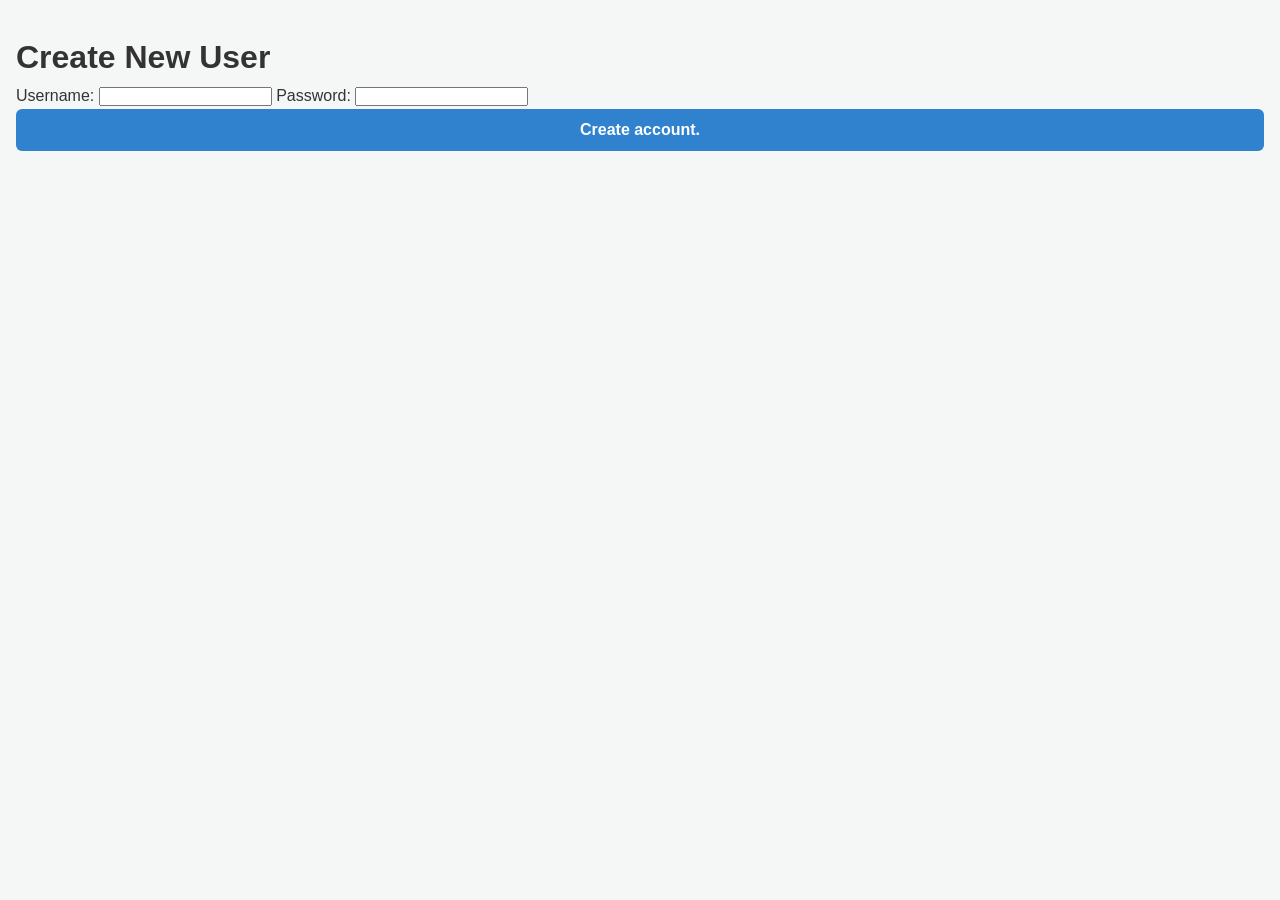
==== newuser.html @ 5111fb67 "first commit" ====
<!DOCTYPE html>
<html lang="en">
<head>
    <meta charset="UTF-8">
    <meta name="viewport" content="width=device-width, initial-scale=1.0">
    <link rel="stylesheet" href="style.css">
    <title>NoteApp</title>
    <link rel="shortcut icon" href="noteapp.png" type="image/png">
    <script defer src="create-user.js"></script>
</head>
<body>
    <h1>Create New User</h1>

    <form id="new-user-form">
        <label for="new-username">Username:</label>
        <input type="text" id="new-username" name="username" required>
        
        <label for="new-password">Password:</label>
        <input type="password" id="new-password" name="password" required>

        <button type="submit">Create account.</button>

    </form>
    <h3 id="status-message"></h3>
</body>
</html>
---- style.css ----
/* ==========================================================================
   1. Reset & Global Styles
   ========================================================================== */
* {
    margin: 0;
    padding: 0;
    box-sizing: border-box;
}

body {
    font-family: 'Segoe UI', Tahoma, Geneva, Verdana, sans-serif;
    background-color: #f4f7f6;
    color: #333333;
    line-height: 1.6;
    padding: 2rem 1rem;
}

/* ==========================================================================
   2. Layout Structure
   ========================================================================== */
header {
    text-align: center;
    margin-bottom: 2.5rem;
}

header h1 {
    font-size: 2.5rem;
    color: #2c3e50;
    font-weight: 700;
}

main {
    max-width: 900px;
    margin: 0 auto;
    display: grid;
    grid-template-columns: 1fr;
    gap: 2.5rem;
}

/* Switches to a two-column layout on larger screens */
@media (min-width: 768px) {
    main {
        grid-template-columns: 350px 1fr;
        align-items: start;
    }
}

/* ==========================================================================
   3. Note Creation Form
   ========================================================================== */
.note-form {
    background-color: #ffffff;
    padding: 1.5rem;
    border-radius: 8px;
    box-shadow: 0 4px 6px rgba(0, 0, 0, 0.05);
    position: sticky;
    top: 1rem; /* Keeps form visible when scrolling through long lists of notes */
}

.note-form h2 {
    font-size: 1.25rem;
    color: #34495e;
    margin-bottom: 1.25rem;
    font-weight: 600;
}

.form-group {
    margin-bottom: 1.25rem;
}

.form-group label {
    display: block;
    margin-bottom: 0.5rem;
    font-weight: 600;
    font-size: 0.9rem;
    color: #4a5568;
}

.form-group input,
.form-group textarea {
    width: 100%;
    padding: 0.75rem;
    border: 1px solid #cbd5e1;
    border-radius: 6px;
    font-family: inherit;
    font-size: 0.95rem;
    color: #1a202c;
    transition: border-color 0.2s ease, box-shadow 0.2s ease;
}

.form-group input:focus,
.form-group textarea:focus {
    outline: none;
    border-color: #3182ce;
    box-shadow: 0 0 0 3px rgba(49, 130, 206, 0.15);
}

.form-group textarea {
    resize: vertical; /* Allows vertical expansion but prevents breaking width layout */
}

button[type="submit"] {
    width: 100%;
    background-color: #3182ce;
    color: #ffffff;
    border: none;
    padding: 0.75rem;
    font-size: 1rem;
    font-weight: 600;
    border-radius: 6px;
    cursor: pointer;
    transition: background-color 0.2s ease;
}

button[type="submit"]:hover {
    background-color: #2b6cb0;
}

button[type="submit"]:active {
    background-color: #2c5282;
}

/* ==========================================================================
   4. Notes Display Section
   ========================================================================== */
.notes-list {
    list-style: none;
    display: flex;
    flex-direction: column;
    gap: 1.25rem;
}

.note-item {
    background-color: #ffffff;
    border-left: 5px solid #3182ce; /* Adds a clean visual accent bar */
    border-radius: 0 8px 8px 0;
    box-shadow: 0 2px 4px rgba(0, 0, 0, 0.04);
    transition: transform 0.2s ease, box-shadow 0.2s ease;
}

.note-item:hover {
    transform: translateY(-2px);
    box-shadow: 0 4px 8px rgba(0, 0, 0, 0.08);
}

.note-item article {
    padding: 1.25rem;
}

.note-header {
    display: flex;
    justify-content: space-between;
    align-items: flex-start;
    flex-wrap: wrap;
    gap: 0.5rem;
    margin-bottom: 0.75rem;
    border-bottom: 1px solid #edf2f7;
    padding-bottom: 0.5rem;
}

.note-title {
    font-size: 1.15rem;
    color: #2d3748;
    font-weight: 600;
}

.note-date {
    font-size: 0.8rem;
    color: #718096;
    background-color: #f7fafc;
    padding: 0.2rem 0.5rem;
    border-radius: 4px;
    border: 1px solid #e2e8f0;
}

.note-content {
    font-size: 0.95rem;
    color: #4a5568;
    white-space: pre-wrap; /* Keeps line breaks user created in the textarea */
    word-break: break-word;
}
/* Delete Button inside Notes */
.delete-btn {
    background: none;
    border: none;
    color: #e53e3e;
    font-size: 0.85rem;
    font-weight: 600;
    cursor: pointer;
    margin-top: 1rem;
    padding: 0;
    transition: color 0.2s ease;
}

.delete-btn:hover {
    color: #9b2c2c;
    text-decoration: underline;
}

/* Empty state styling */
.empty-state {
    text-align: center;
    color: #718096;
    padding: 2rem;
    background: #ffffff;
    border-radius: 8px;
    border: 2px dashed #e2e8f0;
}
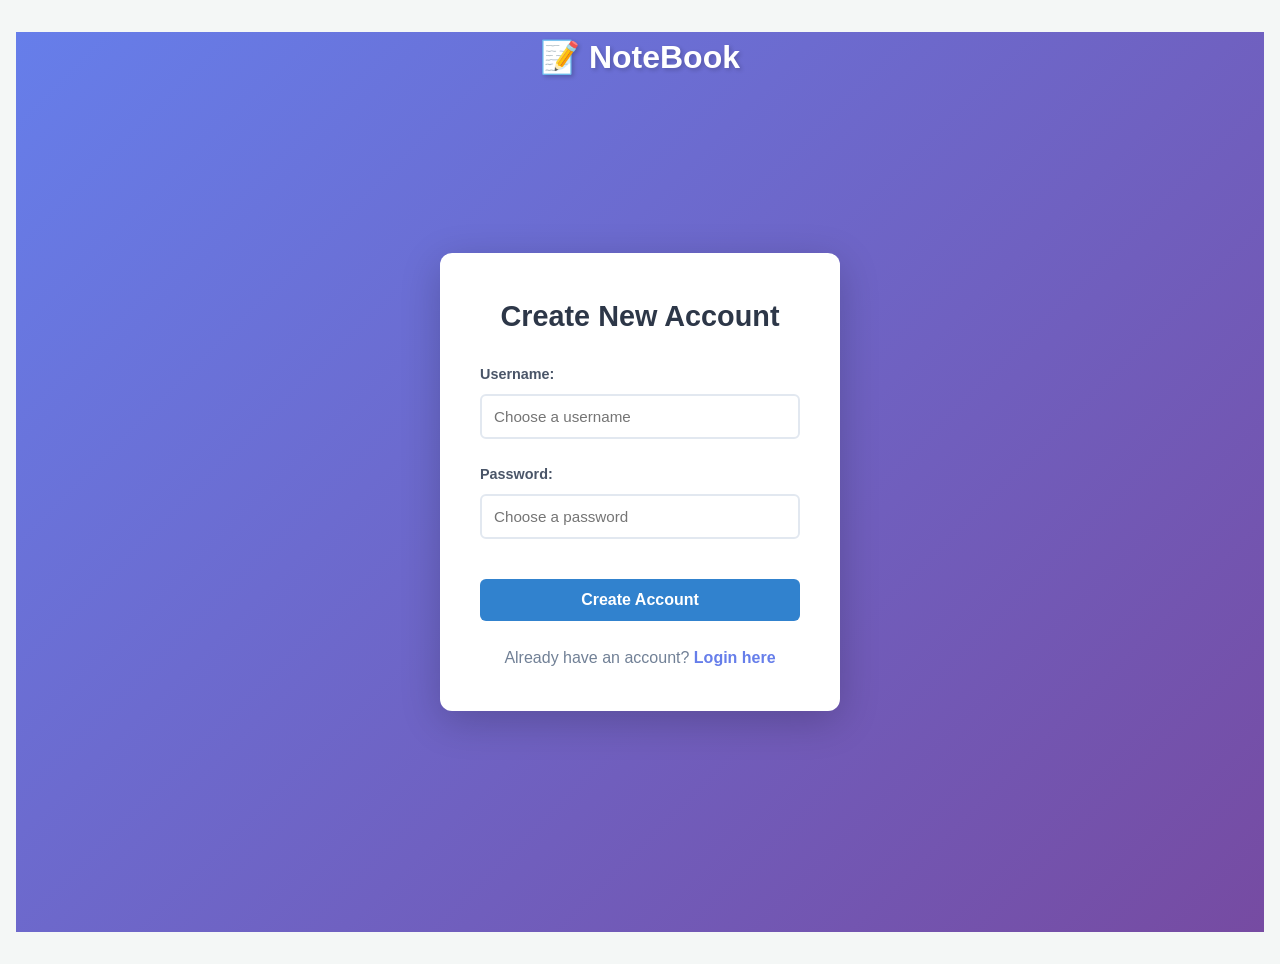
==== commit 26646bfd: "commit for post/get" ====
--- a/newuser.html
+++ b/newuser.html
@@ -4,23 +4,40 @@
     <meta charset="UTF-8">
     <meta name="viewport" content="width=device-width, initial-scale=1.0">
     <link rel="stylesheet" href="style.css">
-    <title>NoteApp</title>
-    <link rel="shortcut icon" href="noteapp.png" type="image/png">
+    <title>Create Account - NoteApp</title>
     <script defer src="create-user.js"></script>
 </head>
 <body>
-    <h1>Create New User</h1>
+    <div class="auth-container">
+        <header>
+            <h1>📝 NoteBook</h1>
+        </header>
 
-    <form id="new-user-form">
-        <label for="new-username">Username:</label>
-        <input type="text" id="new-username" name="username" required>
-        
-        <label for="new-password">Password:</label>
-        <input type="password" id="new-password" name="password" required>
+        <main class="auth-main">
+            <div class="auth-card">
+                <h2>Create New Account</h2>
 
-        <button type="submit">Create account.</button>
+                <form id="new-user-form">
+                    <div class="form-group">
+                        <label for="new-username">Username:</label>
+                        <input type="text" id="new-username" name="username" placeholder="Choose a username" required>
+                    </div>
+                    
+                    <div class="form-group">
+                        <label for="new-password">Password:</label>
+                        <input type="password" id="new-password" name="password" placeholder="Choose a password" required>
+                    </div>
 
-    </form>
-    <h3 id="status-message"></h3>
+                    <button type="submit" class="btn-primary">Create Account</button>
+                </form>
+
+                <p id="status-message" class="status-message"></p>
+
+                <div class="auth-footer">
+                    <p>Already have an account? <a href=${window.location.protocol === "file:" ? "http://localhost:3000" : window.location.origin}/login.html>Login here</a></p>
+                </div>
+            </div>
+        </main>
+    </div>
 </body>
 </html>
--- a/style.css
+++ b/style.css
@@ -205,4 +205,201 @@
     background: #ffffff;
     border-radius: 8px;
     border: 2px dashed #e2e8f0;
+}
+
+/* ==========================================================================
+   5. Authentication Pages (Login & Registration)
+   ========================================================================== */
+.auth-container {
+    display: flex;
+    flex-direction: column;
+    min-height: 100vh;
+    align-items: center;
+    justify-content: center;
+    background: linear-gradient(135deg, #667eea 0%, #764ba2 100%);
+    padding: 1rem;
+}
+
+.auth-container header {
+    position: absolute;
+    top: 2rem;
+    text-align: center;
+    margin-bottom: 0;
+}
+
+.auth-container header h1 {
+    color: #ffffff;
+    font-size: 2rem;
+    text-shadow: 2px 2px 4px rgba(0, 0, 0, 0.2);
+}
+
+.auth-main {
+    display: flex;
+    align-items: center;
+    justify-content: center;
+    width: 100%;
+    max-width: 400px;
+}
+
+.auth-card {
+    background-color: #ffffff;
+    border-radius: 12px;
+    padding: 2.5rem;
+    box-shadow: 0 10px 40px rgba(0, 0, 0, 0.2);
+    width: 100%;
+}
+
+.auth-card h2 {
+    text-align: center;
+    color: #2d3748;
+    font-size: 1.8rem;
+    margin-bottom: 1.5rem;
+    font-weight: 600;
+}
+
+.auth-card .form-group {
+    margin-bottom: 1.5rem;
+}
+
+.auth-card label {
+    display: block;
+    margin-bottom: 0.5rem;
+    font-weight: 600;
+    font-size: 0.9rem;
+    color: #4a5568;
+}
+
+.auth-card input {
+    width: 100%;
+    padding: 0.75rem;
+    border: 2px solid #e2e8f0;
+    border-radius: 6px;
+    font-size: 0.95rem;
+    color: #1a202c;
+    transition: border-color 0.2s ease;
+}
+
+.auth-card input:focus {
+    outline: none;
+    border-color: #667eea;
+    box-shadow: 0 0 0 3px rgba(102, 126, 234, 0.1);
+}
+
+.btn-primary {
+    width: 100%;
+    background-color: #667eea;
+    color: #ffffff;
+    border: none;
+    padding: 0.75rem;
+    font-size: 1rem;
+    font-weight: 600;
+    border-radius: 6px;
+    cursor: pointer;
+    transition: background-color 0.2s ease;
+    margin-top: 1rem;
+}
+
+.btn-primary:hover {
+    background-color: #5568d3;
+}
+
+.btn-primary:active {
+    background-color: #4c51bf;
+}
+
+.auth-footer {
+    text-align: center;
+    margin-top: 1.5rem;
+    color: #718096;
+}
+
+.auth-footer a {
+    color: #667eea;
+    text-decoration: none;
+    font-weight: 600;
+}
+
+.auth-footer a:hover {
+    text-decoration: underline;
+}
+
+.status-message {
+    margin-top: 1rem;
+    padding: 0.75rem;
+    border-radius: 6px;
+    text-align: center;
+    font-weight: 500;
+    display: none;
+}
+
+.status-message:not(:empty) {
+    display: block;
+    background-color: #c6f6d5;
+    color: #22543d;
+    border: 1px solid #9ae6b4;
+}
+
+.status-message.error {
+    background-color: #fed7d7;
+    color: #742a2a;
+    border: 1px solid #fc8181;
+}
+
+.status-message.success {
+    background-color: #c6f6d5;
+    color: #22543d;
+    border: 1px solid #9ae6b4;
+}
+
+/* ==========================================================================
+   6. Header with Logout Button
+   ========================================================================== */
+.header-container {
+    display: flex;
+    justify-content: space-between;
+    align-items: center;
+    max-width: 900px;
+    margin: 0 auto;
+    gap: 1rem;
+}
+
+.username-text {
+    font-size: 0.9rem;
+    color: #718096;
+    font-weight: 500;
+}
+
+.logout-button {
+    background-color: #e53e3e;
+    color: #ffffff;
+    border: none;
+    padding: 0.5rem 1rem;
+    font-size: 0.85rem;
+    font-weight: 600;
+    border-radius: 6px;
+    cursor: pointer;
+    transition: background-color 0.2s ease;
+}
+
+.logout-button:hover {
+    background-color: #c53030;
+}
+
+.logout-button:active {
+    background-color: #9b2c2c;
+}
+
+/* ==========================================================================
+   7. Title Filter Link
+   ========================================================================== */
+.title-filter-link {
+    color: #2d3748;
+    text-decoration: none;
+    cursor: pointer;
+    transition: color 0.2s ease;
+}
+
+.title-filter-link:hover {
+    color: #3182ce;
+    text-decoration: underline;
 }
